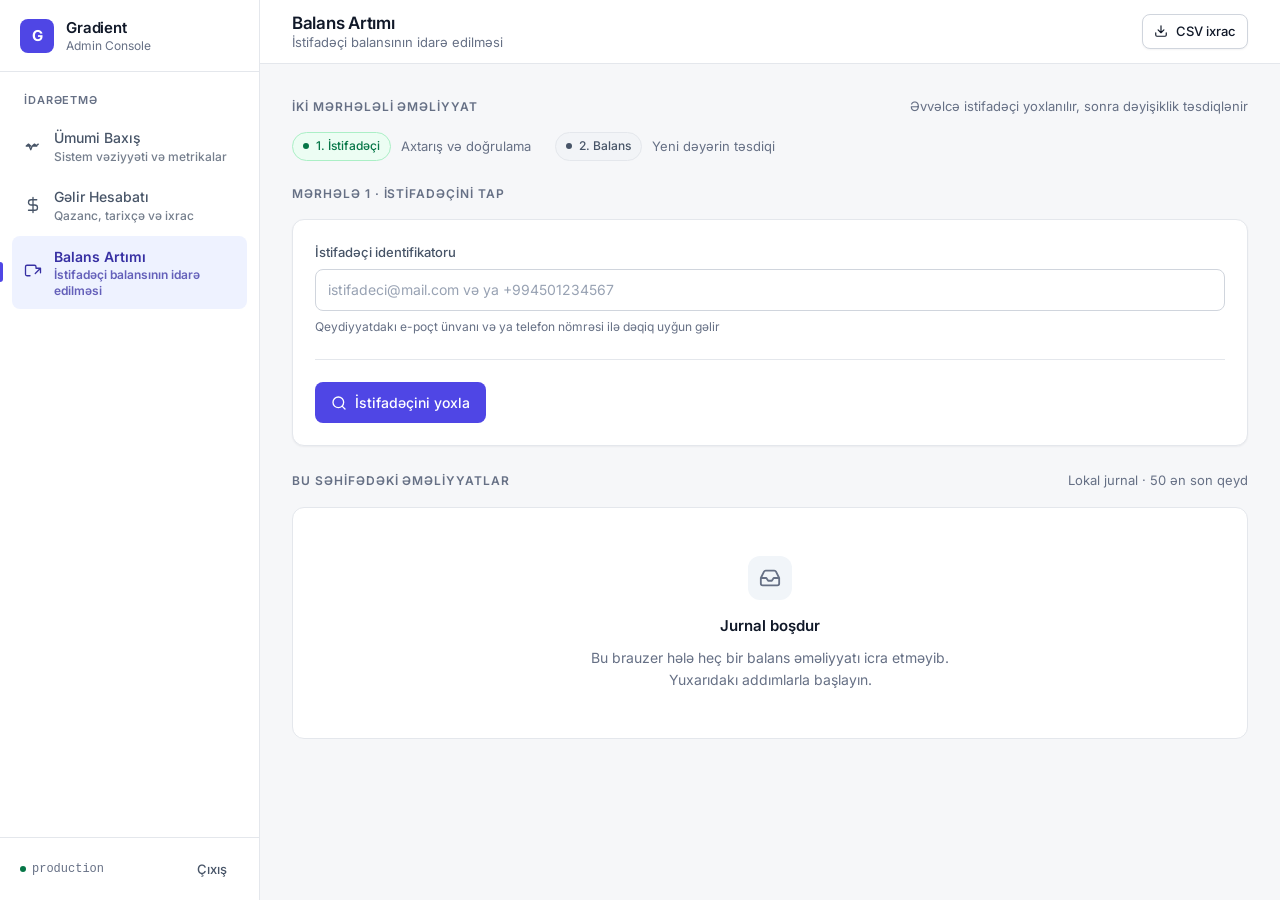
==== balance.html @ ab84b00f "update" ====
<!DOCTYPE html>
<html lang="az">
<head>
  <meta charset="UTF-8">
  <meta name="viewport" content="width=device-width, initial-scale=1.0">
  <meta name="robots" content="noindex, nofollow">
  <meta name="referrer" content="no-referrer">
  <title>Gradient Konsol · Balans Artımı</title>
  <link rel="preconnect" href="https://fonts.googleapis.com">
  <link rel="preconnect" href="https://fonts.gstatic.com" crossorigin>
  <link href="https://fonts.googleapis.com/css2?family=Inter:wght@400;500;600;700&display=swap" rel="stylesheet">
  <link rel="stylesheet" href="css/debug.css">
</head>
<body>

  <div class="app-shell">

    <!-- ============================ SIDEBAR ============================ -->
    <aside class="sidebar" id="sidebar">
      <div class="sidebar__brand">
        <div class="sidebar__logo">G</div>
        <div class="sidebar__brand-text">
          <span class="sidebar__brand-name">Gradient</span>
          <span class="sidebar__brand-sub">Admin Console</span>
        </div>
      </div>

      <nav class="sidebar__nav" id="sidebar-nav" aria-label="Konsol menyusu"></nav>

      <div class="sidebar__footer">
        <span class="sidebar__env">
          <span class="env-dot"></span>
          production
        </span>
        <button type="button" class="btn btn--ghost btn--sm" id="btn-signout">Çıxış</button>
      </div>
    </aside>

    <!-- ============================== MAIN ============================= -->
    <div class="main">

      <header class="topbar">
        <div class="row">
          <button type="button" class="sidebar-toggle" id="sidebar-toggle" aria-expanded="false" aria-label="Menyunu aç">
            <svg width="18" height="18" viewBox="0 0 24 24" fill="none" stroke="currentColor" stroke-width="2" stroke-linecap="round"><line x1="3" y1="6" x2="21" y2="6"></line><line x1="3" y1="12" x2="21" y2="12"></line><line x1="3" y1="18" x2="21" y2="18"></line></svg>
          </button>
          <div class="topbar__heading">
            <h1 class="topbar__title" id="page-title">Balans Artımı</h1>
            <p class="topbar__subtitle" id="page-subtitle">İstifadəçi balansının idarə edilməsi</p>
          </div>
        </div>

        <div class="topbar__actions">
          <button type="button" class="btn btn--secondary btn--sm" id="btn-export-balance">
            <svg viewBox="0 0 24 24" fill="none" stroke="currentColor" stroke-linecap="round" stroke-linejoin="round"><path d="M21 15v4a2 2 0 0 1-2 2H5a2 2 0 0 1-2-2v-4M7 10l5 5 5-5M12 15V3"></path></svg>
            CSV ixrac
          </button>
        </div>
      </header>

      <main class="page">

        <!-- ------------------ ADDIM GÖSTƏRİCİSİ ------------------ -->
        <section class="section" aria-labelledby="steps-title">
          <div class="section__head">
            <h2 class="section__title" id="steps-title">İki Mərhələli Əməliyyat</h2>
            <span class="section__hint">Əvvəlcə istifadəçi yoxlanılır, sonra dəyişiklik təsdiqlənir</span>
          </div>

          <ol class="row" id="stepper" style="list-style:none;gap:1.5rem;">
            <li class="row" style="gap:0.625rem;">
              <span class="status status--ok" id="step-badge-1">
                <span class="status__dot"></span>
                <span>1. İstifadəçi</span>
              </span>
              <span class="text-muted" style="font-size:0.8125rem;">Axtarış və doğrulama</span>
            </li>
            <li class="row" style="gap:0.625rem;">
              <span class="status status--idle" id="step-badge-2">
                <span class="status__dot"></span>
                <span>2. Balans</span>
              </span>
              <span class="text-muted" style="font-size:0.8125rem;">Yeni dəyərin təsdiqi</span>
            </li>
          </ol>
        </section>

        <!-- ------------------ MƏRHƏLƏ 1: AXTARIŞ ------------------ -->
        <section class="section hidden" id="step-1" aria-labelledby="step1-title">
          <div class="section__head">
            <h2 class="section__title" id="step1-title">Mərhələ 1 · İstifadəçini Tap</h2>
          </div>

          <div class="card">
            <div class="card__body">
              <form id="lookup-form" novalidate>
                <div class="field" id="field-identifier">
                  <label class="field__label" for="user-identifier">İstifadəçi identifikatoru</label>
                  <div class="input-group">
                    <input class="input" type="text" id="user-identifier"
                           autocomplete="off" maxlength="120" spellcheck="false"
                           placeholder="istifadeci@mail.com və ya +994501234567">
                  </div>
                  <span class="field__hint">Qeydiyyatdakı e-poçt ünvanı və ya telefon nömrəsi ilə dəqiq uyğun gəlir</span>
                  <span class="field__error">E-poçt və ya telefon nömrəsi formatını yoxlayın.</span>
                </div>

                <div class="form-actions">
                  <button type="submit" class="btn btn--primary" id="btn-lookup">
                    <svg viewBox="0 0 24 24" fill="none" stroke="currentColor" stroke-linecap="round" stroke-linejoin="round"><circle cx="11" cy="11" r="8"></circle><line x1="21" y1="21" x2="16.65" y2="16.65"></line></svg>
                    İstifadəçini yoxla
                  </button>
                </div>
              </form>
            </div>
          </div>
        </section>

        <!-- ------------------ MƏRHƏLƏ 2: BALANS ------------------ -->
        <section class="section hidden" id="step-2" aria-labelledby="step2-title">
          <div class="section__head">
            <h2 class="section__title" id="step2-title">Mərhələ 2 · Balansı Yenilə</h2>
            <button type="button" class="btn btn--ghost btn--sm" id="btn-reset-lookup">Başqa istifadəçi axtar</button>
          </div>

          <div class="grid-2">
            <!-- Tapılmış istifadəçi -->
            <div class="card">
              <div class="card__header">
                <div>
                  <div class="card__title">Tapılmış istifadəçi</div>
                  <div class="card__desc">Yoxlanılmış hesab</div>
                </div>
                <span class="status status--ok" id="user-status">
                  <span class="status__dot"></span>
                  <span>Təsdiqləndi</span>
                </span>
              </div>
              <div class="card__body stack">
                <div class="kv">
                  <span class="kv__label">Ad Soyad</span>
                  <span class="kv__value" id="found-name" style="font-size:1rem;">—</span>
                </div>
                <hr class="divider">
                <div class="kv">
                  <span class="kv__label">Cari balans</span>
                  <span class="kv__value" id="found-balance">—</span>
                </div>
                <hr class="divider">
                <div class="kv">
                  <span class="kv__label">Identifikator</span>
                  <span class="text-mono" id="found-identifier" style="font-size:0.8125rem;color:var(--text-secondary);word-break:break-all;">—</span>
                </div>
              </div>
            </div>

            <!-- Yeniləmə formu -->
            <div class="card">
              <div class="card__header">
                <div>
                  <div class="card__title">Yeni balans dəyəri</div>
                  <div class="card__desc">Məbləğ mütləq dəyər kimi yazılır (artım deyil)</div>
                </div>
              </div>
              <div class="card__body">
                <form id="balance-form" novalidate>
                  <div class="field" id="field-balance">
                    <label class="field__label" for="new-balance">Yeni balans (₼)</label>
                    <div class="input-group input-group--prefixed">
                      <span class="input-group__prefix">₼</span>
                      <input class="input input--mono" type="text" id="new-balance"
                             inputmode="decimal" autocomplete="off" maxlength="15"
                             placeholder="0.00">
                    </div>
                    <span class="field__hint">0.00 daxil etmək balansı sıfırlayır</span>
                    <span class="field__error">0.00 ilə 999999999.99 arasında düzgün məbləğ daxil edin.</span>
                  </div>

                  <div class="amount-preview" id="balance-preview" style="margin-top:1rem;">
                    <span>Dəyişiklik:</span>
                    <span class="amount-preview__delta" id="balance-delta">—</span>
                  </div>

                  <div class="form-actions">
                    <button type="submit" class="btn btn--primary" id="btn-update-balance">
                      <svg viewBox="0 0 24 24" fill="none" stroke="currentColor" stroke-linecap="round" stroke-linejoin="round"><polyline points="20 6 9 17 4 12"></polyline></svg>
                      Təsdiqlə və yenilə
                    </button>
                    <button type="button" class="btn btn--secondary" id="btn-cancel-balance">Ləğv et</button>
                  </div>
                </form>
              </div>
              <div class="card__footer">
                <div class="note note--warning">
                  <svg viewBox="0 0 24 24" fill="none" stroke="currentColor" stroke-linecap="round" stroke-linejoin="round"><path d="M10.29 3.86 1.82 18a2 2 0 0 0 1.71 3h16.94a2 2 0 0 0 1.71-3L13.71 3.86a2 2 0 0 0-3.42 0z"></path><line x1="12" y1="9" x2="12" y2="13"></line><line x1="12" y1="17" x2="12.01" y2="17"></line></svg>
                  <span>Bu əməliyyat balansı dərhal dəyişir. Əvvəlcə dəyəri nəzarət edin, sonra təsdiqləyin.</span>
                </div>
              </div>
            </div>
          </div>
        </section>

        <!-- ------------------ JURNAL ------------------ -->
        <section class="section" aria-labelledby="journal-title">
          <div class="section__head">
            <h2 class="section__title" id="journal-title">Bu Səhifədəki Əməliyyatlar</h2>
            <span class="section__hint">Lokal jurnal · 50 ən son qeyd</span>
          </div>

          <div class="table-wrap" id="journal-table"></div>
        </section>

      </main>
    </div>
  </div>

  <script src="js/debug-core.js"></script>
  <script src="js/balance.js"></script>
</body>
</html>
---- css/debug.css ----
/* ============================================================================
   Gradient — Admin Console (Debug) · Paylaşılan Dizayn Sistemi
   ----------------------------------------------------------------------------
   TƏHLÜKƏSİZLİK (.clinerules §2, §4):
     • Burada heç bir açar/sir yoxdur — bütün məlumat runtime-da API-dən gəlir.
     • Neon/liquid-glass/emoji estetikası qadağandır: Slate/Zinc palitrası,
       1px sərhədlər, incə kölgələr və TƏK vurğu rəngi (indigo-600).
     • Bütün interaktiv elementlər klaviatura ilə əlçatandır (`:focus-visible`),
       `prefers-reduced-motion` nəzərə alınır.
   ========================================================================== */

/* ---------------------------------------------------------------- TOKENS -- */
:root {
  /* Surface */
  --surface-page: #f6f7f9;
  --surface-card: #ffffff;
  --surface-subtle: #f8fafc;
  --surface-inset: #f1f5f9;
  --surface-hover: #f4f5f7;

  /* Border */
  --border: #e4e7ec;
  --border-strong: #d0d5dd;
  --border-focus: #6366f1;

  /* Text */
  --text-primary: #101828;
  --text-secondary: #475467;
  --text-tertiary: #667085;
  --text-inverse: #ffffff;

  /* Accent (tək vurğu rəngi) */
  --accent: #4f46e5;
  --accent-hover: #4338ca;
  --accent-active: #3730a3;
  --accent-subtle: #eef2ff;
  --accent-border: #c7d2fe;

  /* Semantic */
  --success: #067647;
  --success-subtle: #ecfdf3;
  --success-border: #abefc6;
  --danger: #b42318;
  --danger-subtle: #fef3f2;
  --danger-border: #fecdca;
  --warning: #b54708;
  --warning-subtle: #fffaeb;
  --warning-border: #fedf89;
  --neutral: #475467;
  --neutral-subtle: #f2f4f7;
  --neutral-border: #e4e7ec;

  /* Typography */
  --font-sans: "Inter", -apple-system, BlinkMacSystemFont, "Segoe UI", Roboto,
    "Helvetica Neue", Arial, sans-serif;
  --font-mono: ui-monospace, SFMono-Regular, "SF Mono", Menlo, Consolas,
    "Liberation Mono", monospace;

  /* Radius */
  --radius-sm: 6px;
  --radius-md: 8px;
  --radius-lg: 12px;
  --radius-full: 999px;

  /* Elevation — yalnız incə kölgələr */
  --shadow-xs: 0 1px 2px rgba(16, 24, 40, 0.05);
  --shadow-sm: 0 1px 3px rgba(16, 24, 40, 0.1), 0 1px 2px rgba(16, 24, 40, 0.06);
  --shadow-md: 0 4px 8px -2px rgba(16, 24, 40, 0.1), 0 2px 4px -2px rgba(16, 24, 40, 0.06);
  --shadow-lg: 0 12px 16px -4px rgba(16, 24, 40, 0.08),
    0 4px 6px -2px rgba(16, 24, 40, 0.03);

  /* Layout */
  --sidebar-w: 260px;
  --topbar-h: 64px;
}

/* ------------------------------------------------------------------ RESET -- */
*,
*::before,
*::after {
  box-sizing: border-box;
  margin: 0;
  padding: 0;
}

html {
  -webkit-text-size-adjust: 100%;
}

body {
  font-family: var(--font-sans);
  font-size: 0.9375rem;
  line-height: 1.55;
  color: var(--text-primary);
  background-color: var(--surface-page);
  -webkit-font-smoothing: antialiased;
  -moz-osx-font-smoothing: grayscale;
  min-height: 100vh;
}

a {
  color: var(--accent);
  text-decoration: none;
}
a:hover {
  text-decoration: underline;
}

button,
input,
select,
textarea {
  font: inherit;
  color: inherit;
}

svg {
  display: block;
  flex-shrink: 0;
}

.hidden {
  display: none !important;
}

.sr-only {
  position: absolute;
  width: 1px;
  height: 1px;
  padding: 0;
  overflow: hidden;
  clip: rect(0, 0, 0, 0);
  white-space: nowrap;
  border: 0;
}

:focus-visible {
  outline: 2px solid var(--border-focus);
  outline-offset: 2px;
  border-radius: var(--radius-sm);
}

@media (prefers-reduced-motion: reduce) {
  *,
  *::before,
  *::after {
    animation-duration: 0.001ms !important;
    animation-iteration-count: 1 !important;
    transition-duration: 0.001ms !important;
  }
}

/* ----------------------------------------------------------------- LAYOUT -- */
.app-shell {
  display: flex;
  min-height: 100vh;
}

.sidebar {
  width: var(--sidebar-w);
  flex-shrink: 0;
  background-color: var(--surface-card);
  border-right: 1px solid var(--border);
  display: flex;
  flex-direction: column;
  position: sticky;
  top: 0;
  height: 100vh;
  z-index: 30;
}

.sidebar__brand {
  display: flex;
  align-items: center;
  gap: 0.75rem;
  padding: 1.125rem 1.25rem;
  border-bottom: 1px solid var(--border);
  min-height: var(--topbar-h);
}

.sidebar__logo {
  width: 34px;
  height: 34px;
  border-radius: var(--radius-md);
  background-color: var(--accent);
  color: var(--text-inverse);
  display: flex;
  align-items: center;
  justify-content: center;
  font-weight: 700;
  font-size: 0.9375rem;
  letter-spacing: -0.02em;
  flex-shrink: 0;
}

.sidebar__brand-text {
  display: flex;
  flex-direction: column;
  min-width: 0;
}

.sidebar__brand-name {
  font-size: 0.9375rem;
  font-weight: 600;
  letter-spacing: -0.01em;
  line-height: 1.3;
}

.sidebar__brand-sub {
  font-size: 0.75rem;
  color: var(--text-tertiary);
  line-height: 1.3;
}

.sidebar__nav {
  flex: 1;
  padding: 1.25rem 0.75rem;
  overflow-y: auto;
}

.sidebar__group-label {
  font-size: 0.6875rem;
  font-weight: 600;
  letter-spacing: 0.08em;
  text-transform: uppercase;
  color: var(--text-tertiary);
  padding: 0 0.75rem;
  margin-bottom: 0.5rem;
}

.sidebar__link {
  display: flex;
  align-items: center;
  gap: 0.75rem;
  padding: 0.625rem 0.75rem;
  border-radius: var(--radius-md);
  color: var(--text-secondary);
  font-size: 0.875rem;
  font-weight: 500;
  margin-bottom: 0.125rem;
  transition: background-color 0.15s ease, color 0.15s ease;
  position: relative;
}

.sidebar__link:hover {
  background-color: var(--surface-hover);
  color: var(--text-primary);
  text-decoration: none;
}

.sidebar__link.is-active {
  background-color: var(--accent-subtle);
  color: var(--accent-active);
  font-weight: 600;
}

.sidebar__link.is-active::before {
  content: "";
  position: absolute;
  left: -0.75rem;
  top: 50%;
  transform: translateY(-50%);
  width: 3px;
  height: 20px;
  background-color: var(--accent);
  border-radius: 0 var(--radius-sm) var(--radius-sm) 0;
}

.sidebar__link svg {
  width: 18px;
  height: 18px;
  stroke-width: 1.75;
}

.sidebar__footer {
  padding: 0.875rem 1.25rem;
  border-top: 1px solid var(--border);
  display: flex;
  align-items: center;
  justify-content: space-between;
  gap: 0.75rem;
}

.sidebar__env {
  display: inline-flex;
  align-items: center;
  gap: 0.375rem;
  font-size: 0.75rem;
  color: var(--text-tertiary);
  font-family: var(--font-mono);
}

.env-dot {
  width: 6px;
  height: 6px;
  border-radius: 50%;
  background-color: var(--success);
  flex-shrink: 0;
}

/* Main column */
.main {
  flex: 1;
  min-width: 0;
  display: flex;
  flex-direction: column;
}

.topbar {
  height: var(--topbar-h);
  background-color: var(--surface-card);
  border-bottom: 1px solid var(--border);
  display: flex;
  align-items: center;
  justify-content: space-between;
  gap: 1rem;
  padding: 0 2rem;
  position: sticky;
  top: 0;
  z-index: 20;
}

.topbar__heading {
  min-width: 0;
}

.topbar__title {
  font-size: 1.0625rem;
  font-weight: 600;
  letter-spacing: -0.015em;
  line-height: 1.3;
}

.topbar__subtitle {
  font-size: 0.8125rem;
  color: var(--text-tertiary);
  line-height: 1.3;
}

.topbar__actions {
  display: flex;
  align-items: center;
  gap: 0.75rem;
  flex-shrink: 0;
}

.sidebar-toggle {
  display: none;
  width: 36px;
  height: 36px;
  border: 1px solid var(--border);
  border-radius: var(--radius-md);
  background-color: var(--surface-card);
  cursor: pointer;
  align-items: center;
  justify-content: center;
  color: var(--text-secondary);
}
.sidebar-toggle:hover {
  background-color: var(--surface-hover);
}

.page {
  flex: 1;
  padding: 2rem;
  max-width: 1240px;
  width: 100%;
  display: flex;
  flex-direction: column;
  gap: 1.5rem;
}

/* ------------------------------------------------------------------ CARD --- */
.card {
  background-color: var(--surface-card);
  border: 1px solid var(--border);
  border-radius: var(--radius-lg);
  box-shadow: var(--shadow-xs);
}

.card__header {
  padding: 1.125rem 1.375rem;
  border-bottom: 1px solid var(--border);
  display: flex;
  align-items: center;
  justify-content: space-between;
  gap: 1rem;
  flex-wrap: wrap;
}

.card__title {
  font-size: 0.9375rem;
  font-weight: 600;
  letter-spacing: -0.01em;
}

.card__desc {
  font-size: 0.8125rem;
  color: var(--text-tertiary);
  margin-top: 0.125rem;
}

.card__body {
  padding: 1.375rem;
}

.card__footer {
  padding: 0.875rem 1.375rem;
  border-top: 1px solid var(--border);
  background-color: var(--surface-subtle);
  border-radius: 0 0 var(--radius-lg) var(--radius-lg);
}

/* ------------------------------------------------------------- SECTIONS --- */
.section {
  display: flex;
  flex-direction: column;
  gap: 1rem;
}

.section__head {
  display: flex;
  align-items: flex-end;
  justify-content: space-between;
  gap: 1rem;
  flex-wrap: wrap;
}

.section__title {
  font-size: 0.75rem;
  font-weight: 600;
  letter-spacing: 0.08em;
  text-transform: uppercase;
  color: var(--text-tertiary);
}

.section__hint {
  font-size: 0.8125rem;
  color: var(--text-tertiary);
}

/* ----------------------------------------------------------------- GRID ---- */
.grid-2 {
  display: grid;
  grid-template-columns: repeat(2, minmax(0, 1fr));
  gap: 1.25rem;
}

.grid-3 {
  display: grid;
  grid-template-columns: repeat(3, minmax(0, 1fr));
  gap: 1.25rem;
}

.grid-4 {
  display: grid;
  grid-template-columns: repeat(4, minmax(0, 1fr));
  gap: 1.25rem;
}

/* ------------------------------------------------------------ STAT TILES -- */
.stat {
  background-color: var(--surface-card);
  border: 1px solid var(--border);
  border-radius: var(--radius-lg);
  padding: 1.25rem;
  box-shadow: var(--shadow-xs);
  display: flex;
  flex-direction: column;
  gap: 0.75rem;
  transition: box-shadow 0.18s ease, border-color 0.18s ease;
}

.stat:hover {
  box-shadow: var(--shadow-sm);
  border-color: var(--border-strong);
}

.stat__top {
  display: flex;
  align-items: center;
  justify-content: space-between;
  gap: 0.75rem;
}

.stat__label {
  font-size: 0.8125rem;
  color: var(--text-secondary);
  font-weight: 500;
}

.stat__icon {
  width: 34px;
  height: 34px;
  border-radius: var(--radius-md);
  background-color: var(--surface-inset);
  color: var(--text-secondary);
  display: flex;
  align-items: center;
  justify-content: center;
  flex-shrink: 0;
}

.stat__icon--accent {
  background-color: var(--accent-subtle);
  color: var(--accent);
}

.stat__value {
  font-size: 1.75rem;
  font-weight: 600;
  letter-spacing: -0.03em;
  line-height: 1.15;
  font-variant-numeric: tabular-nums;
}

.stat__value--currency {
  color: var(--success);
}

.stat__meta {
  font-size: 0.75rem;
  color: var(--text-tertiary);
}

/* ---------------------------------------------------------- STATUS PILL --- */
.status {
  display: inline-flex;
  align-items: center;
  gap: 0.4375rem;
  padding: 0.25rem 0.625rem;
  border-radius: var(--radius-full);
  font-size: 0.75rem;
  font-weight: 500;
  border: 1px solid transparent;
  white-space: nowrap;
}

.status__dot {
  width: 6px;
  height: 6px;
  border-radius: 50%;
  background-color: currentColor;
  flex-shrink: 0;
}

.status--ok {
  background-color: var(--success-subtle);
  color: var(--success);
  border-color: var(--success-border);
}
.status--err {
  background-color: var(--danger-subtle);
  color: var(--danger);
  border-color: var(--danger-border);
}
.status--warn {
  background-color: var(--warning-subtle);
  color: var(--warning);
  border-color: var(--warning-border);
}
.status--idle {
  background-color: var(--neutral-subtle);
  color: var(--neutral);
  border-color: var(--neutral-border);
}

/* Service row (backend / db) */
.service {
  display: flex;
  align-items: flex-start;
  justify-content: space-between;
  gap: 1rem;
  padding: 1rem 0;
  border-bottom: 1px solid var(--border);
}
.service:last-child {
  border-bottom: none;
  padding-bottom: 0;
}
.service:first-child {
  padding-top: 0;
}

.service__name {
  font-size: 0.875rem;
  font-weight: 600;
  margin-bottom: 0.1875rem;
}

.service__meta {
  font-size: 0.75rem;
  color: var(--text-tertiary);
  font-family: var(--font-mono);
}

.service__error {
  margin-top: 0.5rem;
  font-family: var(--font-mono);
  font-size: 0.75rem;
  color: var(--danger);
  background-color: var(--danger-subtle);
  border: 1px solid var(--danger-border);
  border-radius: var(--radius-md);
  padding: 0.5rem 0.75rem;
  word-break: break-word;
  white-space: pre-wrap;
}

/* --------------------------------------------------------------- BUTTONS -- */
.btn {
  display: inline-flex;
  align-items: center;
  justify-content: center;
  gap: 0.5rem;
  border: 1px solid transparent;
  border-radius: var(--radius-md);
  padding: 0.5625rem 0.9375rem;
  font-size: 0.875rem;
  font-weight: 500;
  cursor: pointer;
  transition: background-color 0.15s ease, border-color 0.15s ease,
    color 0.15s ease, box-shadow 0.15s ease;
  white-space: nowrap;
  user-select: none;
}

.btn:disabled {
  opacity: 0.55;
  cursor: not-allowed;
}

.btn svg {
  width: 16px;
  height: 16px;
  stroke-width: 2;
}

.btn--primary {
  background-color: var(--accent);
  color: var(--text-inverse);
}
.btn--primary:hover:not(:disabled) {
  background-color: var(--accent-hover);
}
.btn--primary:active:not(:disabled) {
  background-color: var(--accent-active);
}

.btn--secondary {
  background-color: var(--surface-card);
  color: var(--text-primary);
  border-color: var(--border-strong);
  box-shadow: var(--shadow-xs);
}
.btn--secondary:hover:not(:disabled) {
  background-color: var(--surface-hover);
}

.btn--ghost {
  background-color: transparent;
  color: var(--text-secondary);
}
.btn--ghost:hover:not(:disabled) {
  background-color: var(--surface-hover);
  color: var(--text-primary);
}

.btn--danger {
  background-color: var(--danger);
  color: var(--text-inverse);
}
.btn--danger:hover:not(:disabled) {
  background-color: #912018;
}

.btn--sm {
  padding: 0.375rem 0.6875rem;
  font-size: 0.8125rem;
}
.btn--sm svg {
  width: 14px;
  height: 14px;
}

.btn--block {
  width: 100%;
}

/* Toggle switch */
.switch {
  display: inline-flex;
  align-items: center;
  gap: 0.5rem;
  cursor: pointer;
  font-size: 0.8125rem;
  color: var(--text-secondary);
  user-select: none;
}

.switch input {
  position: absolute;
  opacity: 0;
  width: 0;
  height: 0;
}

.switch__track {
  width: 36px;
  height: 20px;
  border-radius: var(--radius-full);
  background-color: var(--border-strong);
  position: relative;
  transition: background-color 0.18s ease;
  flex-shrink: 0;
}

.switch__track::after {
  content: "";
  position: absolute;
  top: 2px;
  left: 2px;
  width: 16px;
  height: 16px;
  border-radius: 50%;
  background-color: #fff;
  box-shadow: var(--shadow-xs);
  transition: transform 0.18s ease;
}

.switch input:checked + .switch__track {
  background-color: var(--accent);
}

.switch input:checked + .switch__track::after {
  transform: translateX(16px);
}

.switch input:focus-visible + .switch__track {
  outline: 2px solid var(--border-focus);
  outline-offset: 2px;
}

/* ----------------------------------------------------------------- FORM ---- */
.field {
  display: flex;
  flex-direction: column;
  gap: 0.4375rem;
}

.field__label {
  font-size: 0.8125rem;
  font-weight: 500;
  color: var(--text-secondary);
}

.field__hint {
  font-size: 0.75rem;
  color: var(--text-tertiary);
}

.field__error {
  font-size: 0.75rem;
  color: var(--danger);
  display: none;
}

.field.has-error .field__error {
  display: block;
}
.field.has-error .input {
  border-color: var(--danger);
}

.input {
  width: 100%;
  padding: 0.5625rem 0.75rem;
  border: 1px solid var(--border-strong);
  border-radius: var(--radius-md);
  background-color: var(--surface-card);
  font-size: 0.875rem;
  color: var(--text-primary);
  transition: border-color 0.15s ease, box-shadow 0.15s ease;
  outline: none;
}

.input::placeholder {
  color: #98a2b3;
}

.input:hover:not(:disabled):not(:focus) {
  border-color: #b4bcc8;
}

.input:focus {
  border-color: var(--accent);
  box-shadow: 0 0 0 3px var(--accent-subtle);
}

.input:disabled {
  background-color: var(--surface-inset);
  color: var(--text-tertiary);
  cursor: not-allowed;
}

.input--mono {
  font-family: var(--font-mono);
  font-variant-numeric: tabular-nums;
}

/* Toolbar / filtr kimi sıx kontekstlarda daha kiçik variant */
.input--compact {
  width: auto;
  min-width: 180px;
  padding-top: 0.4375rem;
  padding-bottom: 0.4375rem;
  font-size: 0.8125rem;
}

.input-group {
  position: relative;
  display: flex;
  align-items: center;
  width: 100%;
}

.input-group__prefix {
  position: absolute;
  left: 0.75rem;
  color: var(--text-tertiary);
  font-weight: 500;
  pointer-events: none;
  font-size: 0.875rem;
}

.input-group--prefixed .input {
  padding-left: 2rem;
}

.form-grid {
  display: grid;
  grid-template-columns: repeat(auto-fit, minmax(240px, 1fr));
  gap: 1.125rem;
}

.form-actions {
  display: flex;
  align-items: center;
  gap: 0.75rem;
  flex-wrap: wrap;
  margin-top: 1.375rem;
  padding-top: 1.375rem;
  border-top: 1px solid var(--border);
}

/* ---------------------------------------------------------------- TABLE ---- */
.table-wrap {
  overflow-x: auto;
  border: 1px solid var(--border);
  border-radius: var(--radius-lg);
  background-color: var(--surface-card);
}

.table {
  width: 100%;
  border-collapse: collapse;
  font-size: 0.875rem;
}

.table th {
  text-align: left;
  padding: 0.6875rem 1rem;
  background-color: var(--surface-subtle);
  border-bottom: 1px solid var(--border);
  font-size: 0.75rem;
  font-weight: 600;
  color: var(--text-secondary);
  text-transform: uppercase;
  letter-spacing: 0.04em;
  white-space: nowrap;
}

.table td {
  padding: 0.8125rem 1rem;
  border-bottom: 1px solid var(--border);
  vertical-align: middle;
}

.table tbody tr:last-child td {
  border-bottom: none;
}

.table tbody tr:hover {
  background-color: var(--surface-subtle);
}

.table__num {
  font-family: var(--font-mono);
  font-variant-numeric: tabular-nums;
  text-align: right;
  white-space: nowrap;
}

.table__strong {
  font-weight: 600;
}

.table__muted {
  color: var(--text-tertiary);
  font-size: 0.8125rem;
}

.tag {
  display: inline-flex;
  align-items: center;
  padding: 0.125rem 0.5rem;
  border-radius: var(--radius-sm);
  font-size: 0.75rem;
  font-weight: 500;
  background-color: var(--surface-inset);
  color: var(--text-secondary);
  border: 1px solid var(--border);
}

.tag--credit {
  background-color: var(--success-subtle);
  color: var(--success);
  border-color: var(--success-border);
}
.tag--debit {
  background-color: var(--danger-subtle);
  color: var(--danger);
  border-color: var(--danger-border);
}

/* ------------------------------------------------------------ SKELETON ----- */
.skeleton {
  position: relative;
  overflow: hidden;
  background-color: var(--surface-inset);
  border-radius: var(--radius-sm);
}

.skeleton::after {
  content: "";
  position: absolute;
  inset: 0;
  transform: translateX(-100%);
  background: linear-gradient(
    90deg,
    rgba(255, 255, 255, 0) 0%,
    rgba(255, 255, 255, 0.65) 50%,
    rgba(255, 255, 255, 0) 100%
  );
  animation: skeleton-shimmer 1.4s infinite;
}

@keyframes skeleton-shimmer {
  100% {
    transform: translateX(100%);
  }
}

.skeleton--text {
  height: 12px;
  margin-bottom: 8px;
}
.skeleton--value {
  height: 28px;
  width: 70%;
}
.skeleton--pill {
  height: 22px;
  width: 84px;
  border-radius: var(--radius-full);
}
.skeleton--line {
  height: 14px;
}

/* -------------------------------------------------------- EMPTY / ERROR ---- */
.state {
  display: flex;
  flex-direction: column;
  align-items: center;
  text-align: center;
  gap: 0.625rem;
  padding: 3rem 1.5rem;
}

.state__icon {
  width: 44px;
  height: 44px;
  border-radius: var(--radius-lg);
  display: flex;
  align-items: center;
  justify-content: center;
  background-color: var(--surface-inset);
  color: var(--text-tertiary);
  margin-bottom: 0.25rem;
}

.state__icon--error {
  background-color: var(--danger-subtle);
  color: var(--danger);
}

.state__title {
  font-size: 0.9375rem;
  font-weight: 600;
}

.state__text {
  font-size: 0.875rem;
  color: var(--text-tertiary);
  max-width: 46ch;
}

/* -------------------------------------------------------------- TOAST ------ */
.toast-region {
  position: fixed;
  bottom: 1.5rem;
  right: 1.5rem;
  display: flex;
  flex-direction: column;
  gap: 0.625rem;
  z-index: 80;
  pointer-events: none;
}

.toast {
  display: flex;
  align-items: flex-start;
  gap: 0.625rem;
  min-width: 280px;
  max-width: 380px;
  background-color: var(--surface-card);
  border: 1px solid var(--border);
  border-left: 3px solid var(--accent);
  border-radius: var(--radius-md);
  box-shadow: var(--shadow-lg);
  padding: 0.875rem 1rem;
  font-size: 0.875rem;
  color: var(--text-primary);
  opacity: 0;
  transform: translateY(12px);
  transition: opacity 0.2s ease, transform 0.2s ease;
  pointer-events: auto;
}

.toast.is-visible {
  opacity: 1;
  transform: translateY(0);
}

.toast--success {
  border-left-color: var(--success);
}
.toast--error {
  border-left-color: var(--danger);
}
.toast--warning {
  border-left-color: var(--warning);
}

.toast__icon {
  width: 18px;
  height: 18px;
  margin-top: 1px;
  flex-shrink: 0;
  color: var(--text-tertiary);
}
.toast--success .toast__icon {
  color: var(--success);
}
.toast--error .toast__icon {
  color: var(--danger);
}
.toast--warning .toast__icon {
  color: var(--warning);
}

.toast__text {
  flex: 1;
  word-break: break-word;
}

/* --------------------------------------------------------------- MODAL ----- */
.modal-backdrop {
  position: fixed;
  inset: 0;
  background-color: rgba(16, 24, 40, 0.55);
  display: flex;
  align-items: center;
  justify-content: center;
  padding: 1.5rem;
  z-index: 100;
}

.modal {
  background-color: var(--surface-card);
  border-radius: var(--radius-lg);
  box-shadow: var(--shadow-lg);
  width: 100%;
  max-width: 420px;
  overflow: hidden;
}

.modal__header {
  padding: 1.25rem 1.375rem 0;
}

.modal__title {
  font-size: 1.0625rem;
  font-weight: 600;
  letter-spacing: -0.015em;
  margin-bottom: 0.375rem;
}

.modal__text {
  font-size: 0.875rem;
  color: var(--text-secondary);
}

.modal__body {
  padding: 1.25rem 1.375rem;
}

.modal__footer {
  padding: 0 1.375rem 1.25rem;
  display: flex;
  gap: 0.625rem;
  justify-content: flex-end;
}

.modal__error {
  margin-top: 0.75rem;
  font-size: 0.8125rem;
  color: var(--danger);
  background-color: var(--danger-subtle);
  border: 1px solid var(--danger-border);
  border-radius: var(--radius-md);
  padding: 0.5rem 0.75rem;
  display: none;
}

.modal__error.is-visible {
  display: block;
}

/* ------------------------------------------------------------ MISC BITS ---- */
.note {
  display: flex;
  align-items: flex-start;
  gap: 0.625rem;
  background-color: var(--surface-subtle);
  border: 1px solid var(--border);
  border-radius: var(--radius-md);
  padding: 0.75rem 0.875rem;
  font-size: 0.8125rem;
  color: var(--text-secondary);
}

.note svg {
  width: 16px;
  height: 16px;
  color: var(--text-tertiary);
  margin-top: 2px;
}

.note--warning {
  background-color: var(--warning-subtle);
  border-color: var(--warning-border);
  color: var(--warning);
}
.note--warning svg {
  color: var(--warning);
}

.kv {
  display: flex;
  flex-direction: column;
  gap: 0.25rem;
}

.kv__label {
  font-size: 0.75rem;
  color: var(--text-tertiary);
  text-transform: uppercase;
  letter-spacing: 0.06em;
  font-weight: 600;
}

.kv__value {
  font-size: 1.125rem;
  font-weight: 600;
  letter-spacing: -0.02em;
  font-variant-numeric: tabular-nums;
}

.amount-preview {
  display: flex;
  align-items: baseline;
  gap: 0.5rem;
  font-family: var(--font-mono);
  font-size: 0.875rem;
  color: var(--text-secondary);
  font-variant-numeric: tabular-nums;
}

.amount-preview__delta {
  font-weight: 600;
}
.amount-preview__delta.is-up {
  color: var(--success);
}
.amount-preview__delta.is-down {
  color: var(--danger);
}

.divider {
  height: 1px;
  background-color: var(--border);
  border: none;
}

.text-mono {
  font-family: var(--font-mono);
  font-variant-numeric: tabular-nums;
}

.text-muted {
  color: var(--text-tertiary);
}

.stack {
  display: flex;
  flex-direction: column;
  gap: 1rem;
}
.stack--sm {
  gap: 0.5rem;
}
.row {
  display: flex;
  align-items: center;
  gap: 0.75rem;
  flex-wrap: wrap;
}
.row--between {
  justify-content: space-between;
}

.toolbar {
  display: flex;
  align-items: center;
  justify-content: space-between;
  gap: 0.75rem;
  flex-wrap: wrap;
}

/* ----------------------------------------------------------- RESPONSIVE ---- */
@media (max-width: 1024px) {
  .grid-4 {
    grid-template-columns: repeat(2, minmax(0, 1fr));
  }
  .grid-3 {
    grid-template-columns: repeat(2, minmax(0, 1fr));
  }
}

@media (max-width: 860px) {
  .sidebar {
    position: fixed;
    left: 0;
    top: 0;
    transform: translateX(-100%);
    transition: transform 0.22s ease;
    box-shadow: var(--shadow-lg);
  }
  .sidebar.is-open {
    transform: translateX(0);
  }
  .sidebar-toggle {
    display: inline-flex;
  }
  .topbar {
    padding: 0 1rem;
  }
  .page {
    padding: 1.25rem 1rem;
  }
  .grid-2,
  .grid-3,
  .grid-4 {
    grid-template-columns: minmax(0, 1fr);
  }
  .toast-region {
    left: 1rem;
    right: 1rem;
    bottom: 1rem;
  }
  .toast {
    min-width: 0;
    max-width: none;
  }
}
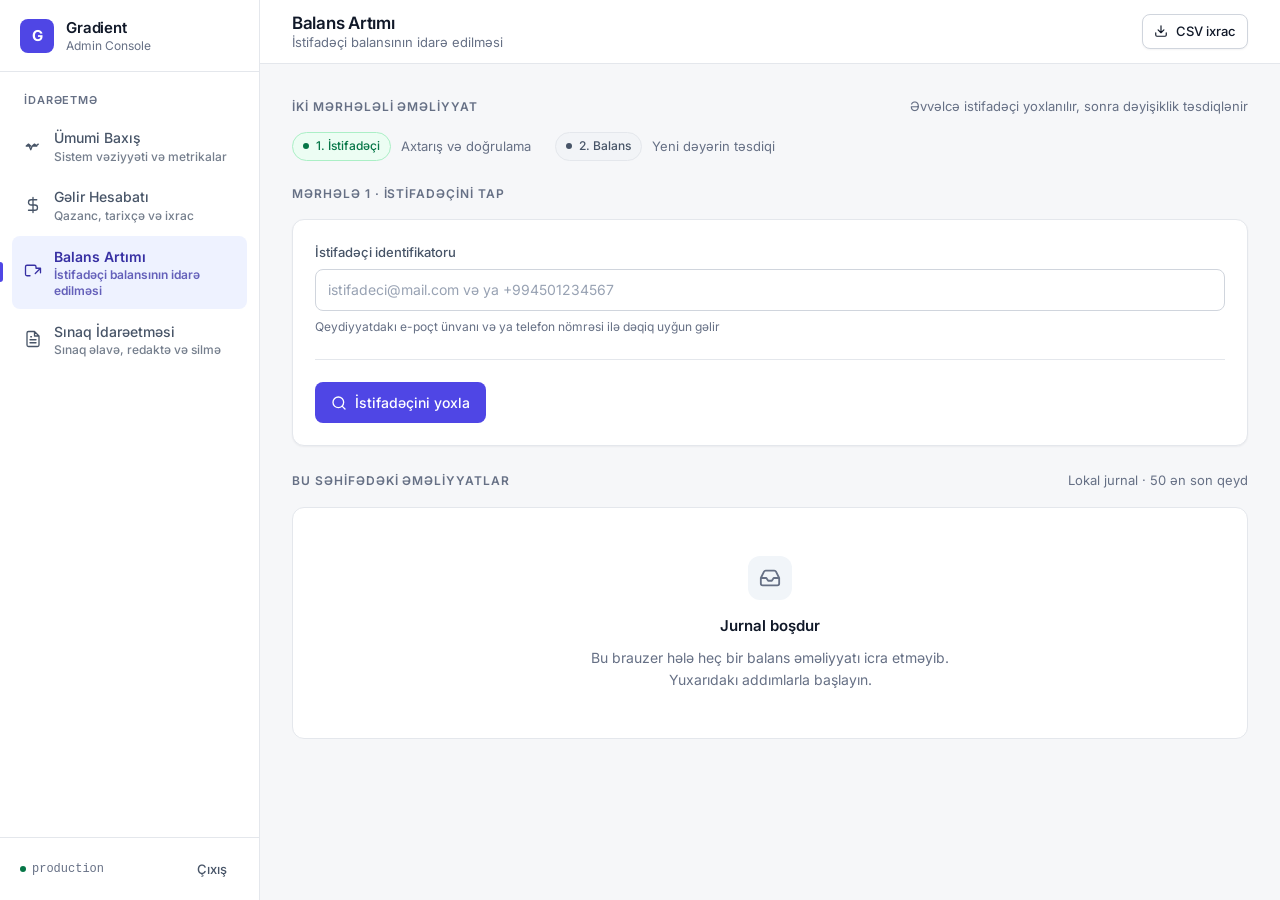
==== commit df51020e: "update" ====
--- a/balance.html
+++ b/balance.html
@@ -129,27 +129,54 @@
               <div class="card__header">
                 <div>
                   <div class="card__title">Tapılmış istifadəçi</div>
-                  <div class="card__desc">Yoxlanılmış hesab</div>
+                  <div class="card__desc">Yoxlanılmış hesab · profil məlumatları</div>
                 </div>
                 <span class="status status--ok" id="user-status">
                   <span class="status__dot"></span>
                   <span>Təsdiqləndi</span>
                 </span>
               </div>
-              <div class="card__body stack">
-                <div class="kv">
-                  <span class="kv__label">Ad Soyad</span>
-                  <span class="kv__value" id="found-name" style="font-size:1rem;">—</span>
-                </div>
-                <hr class="divider">
-                <div class="kv">
-                  <span class="kv__label">Cari balans</span>
-                  <span class="kv__value" id="found-balance">—</span>
-                </div>
-                <hr class="divider">
-                <div class="kv">
-                  <span class="kv__label">Identifikator</span>
-                  <span class="text-mono" id="found-identifier" style="font-size:0.8125rem;color:var(--text-secondary);word-break:break-all;">—</span>
+              <div class="card__body">
+                <div class="profile-head">
+                  <div class="avatar" id="user-avatar" aria-hidden="true">?</div>
+                  <div style="min-width:0;">
+                    <div class="profile-name" id="found-name">—</div>
+                    <div class="profile-meta">
+                      <span class="tag" id="found-role">Rol yoxdur</span>
+                      <span class="text-mono text-muted" id="found-identifier">—</span>
+                    </div>
+                  </div>
+                </div>
+
+                <hr class="divider" style="margin:1.25rem 0;">
+
+                <div class="grid-2" style="gap:1rem;">
+                  <div class="kv">
+                    <span class="kv__label">Cari balans</span>
+                    <span class="kv__value" id="found-balance">—</span>
+                  </div>
+                  <div class="kv">
+                    <span class="kv__label">Sinif / Səviyyə</span>
+                    <span class="kv__value" id="found-grade" style="font-size:1rem;">—</span>
+                  </div>
+                  <div class="kv">
+                    <span class="kv__label">Fənn</span>
+                    <span class="kv__value" id="found-subject" style="font-size:1rem;">—</span>
+                  </div>
+                  <div class="kv">
+                    <span class="kv__label">Qeydiyyat</span>
+                    <span class="kv__value" id="found-created" style="font-size:1rem;">—</span>
+                  </div>
+                </div>
+
+                <div id="found-tutor-box" class="hidden" style="margin-top:1.25rem;">
+                  <span class="kv__label">Bağlı repetitor</span>
+                  <div class="user-info-box" id="found-tutor" style="margin-top:0.375rem;"></div>
+                </div>
+
+                <div id="found-stats-box" class="hidden" style="margin-top:1.25rem;">
+                  <span class="kv__label">Son sınaq nəticələri</span>
+                  <div id="found-stats" style="margin-top:0.5rem;"></div>
                 </div>
               </div>
             </div>
--- a/css/debug.css
+++ b/css/debug.css
@@ -841,6 +841,138 @@
   display: grid;
   grid-template-columns: repeat(auto-fit, minmax(240px, 1fr));
   gap: 1.125rem;
+}
+
+/* --------------------------------------------------------- USER PROFILE --- */
+.profile-head {
+  display: flex;
+  align-items: center;
+  gap: 0.875rem;
+  min-width: 0;
+}
+
+.avatar {
+  width: 48px;
+  height: 48px;
+  border-radius: var(--radius-full);
+  background-color: var(--accent-subtle);
+  color: var(--accent-active);
+  display: flex;
+  align-items: center;
+  justify-content: center;
+  font-weight: 600;
+  font-size: 1.125rem;
+  text-transform: uppercase;
+  flex-shrink: 0;
+  border: 1px solid var(--accent-border);
+}
+
+.profile-name {
+  font-size: 1.0625rem;
+  font-weight: 600;
+  letter-spacing: -0.015em;
+  line-height: 1.3;
+  word-break: break-word;
+}
+
+.profile-meta {
+  display: flex;
+  align-items: center;
+  gap: 0.5rem;
+  flex-wrap: wrap;
+  margin-top: 0.25rem;
+  font-size: 0.8125rem;
+  word-break: break-all;
+}
+
+.user-info-box {
+  display: flex;
+  align-items: center;
+  gap: 0.75rem;
+  flex-wrap: wrap;
+  background-color: var(--surface-subtle);
+  border: 1px solid var(--border);
+  border-radius: var(--radius-md);
+  padding: 0.75rem 0.875rem;
+  font-size: 0.8125rem;
+}
+
+/* ---------------------------------------------------------- EXAM EDITOR -- */
+.question-card {
+  border: 1px solid var(--border);
+  border-radius: var(--radius-lg);
+  background-color: var(--surface-card);
+  overflow: hidden;
+}
+
+.question-card__head {
+  display: flex;
+  align-items: center;
+  justify-content: space-between;
+  gap: 0.75rem;
+  padding: 0.75rem 1rem;
+  background-color: var(--surface-subtle);
+  border-bottom: 1px solid var(--border);
+}
+
+.question-card__index {
+  font-size: 0.8125rem;
+  font-weight: 600;
+  color: var(--text-secondary);
+  display: flex;
+  align-items: center;
+  gap: 0.5rem;
+}
+
+.question-card__body {
+  padding: 1rem;
+  display: flex;
+  flex-direction: column;
+  gap: 0.875rem;
+}
+
+.option-row {
+  display: flex;
+  align-items: center;
+  gap: 0.625rem;
+}
+
+.option-row__key {
+  width: 28px;
+  height: 28px;
+  border-radius: var(--radius-sm);
+  border: 1px solid var(--border-strong);
+  background-color: var(--surface-card);
+  font-size: 0.75rem;
+  font-weight: 600;
+  color: var(--text-secondary);
+  display: flex;
+  align-items: center;
+  justify-content: center;
+  flex-shrink: 0;
+  cursor: pointer;
+  user-select: none;
+  transition: all 0.15s ease;
+}
+
+.option-row__key:hover {
+  border-color: var(--accent);
+  color: var(--accent);
+}
+
+.option-row__key.is-correct {
+  background-color: var(--success-subtle);
+  border-color: var(--success-border);
+  color: var(--success);
+}
+
+.answer-preview {
+  display: flex;
+  align-items: center;
+  gap: 0.5rem;
+  font-size: 0.8125rem;
+  color: var(--text-secondary);
+  flex-wrap: wrap;
 }
 
 .form-actions {
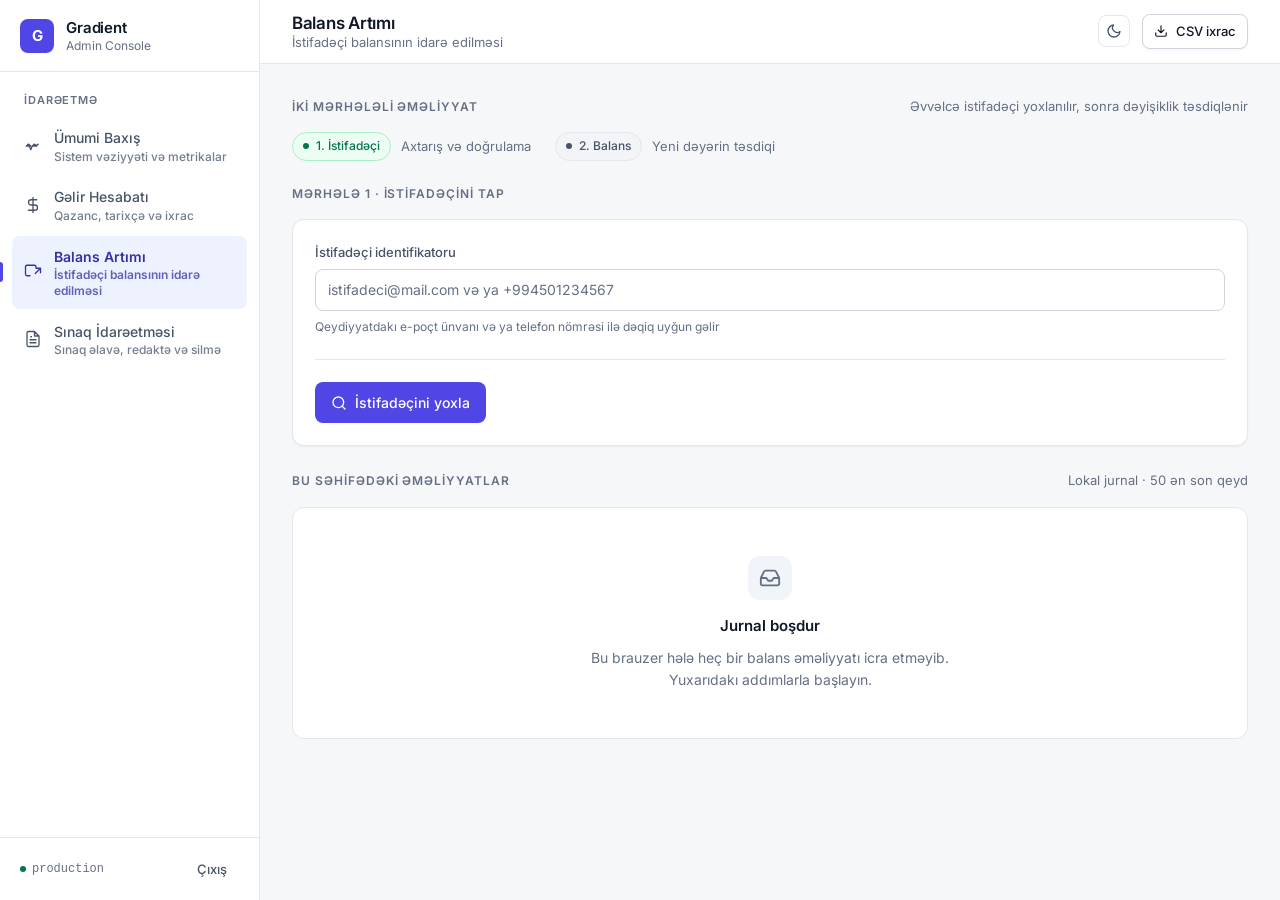
==== commit 8d9ecc38: "update" ====
--- a/balance.html
+++ b/balance.html
@@ -1,15 +1,22 @@
 <!DOCTYPE html>
-<html lang="az">
+<html lang="az" data-theme="light">
 <head>
   <meta charset="UTF-8">
   <meta name="viewport" content="width=device-width, initial-scale=1.0">
   <meta name="robots" content="noindex, nofollow">
   <meta name="referrer" content="no-referrer">
+  <meta name="theme-color" content="#ffffff">
   <title>Gradient Konsol · Balans Artımı</title>
   <link rel="preconnect" href="https://fonts.googleapis.com">
   <link rel="preconnect" href="https://fonts.gstatic.com" crossorigin>
   <link href="https://fonts.googleapis.com/css2?family=Inter:wght@400;500;600;700&display=swap" rel="stylesheet">
   <link rel="stylesheet" href="css/debug.css">
+
+  <!--
+    Tünd rejim: `defer` OLMADAN (sinxron) yüklənir ki, <body> çəkilməzdən
+    əvvəl `data-theme` tətbiq olunsun (FOUC olmaz).
+  -->
+  <script src="js/theme.js"></script>
 </head>
 <body>
 
@@ -51,6 +58,11 @@
         </div>
 
         <div class="topbar__actions">
+          <button type="button" class="theme-toggle" data-theme-toggle aria-pressed="false" aria-label="Tünd rejimi aktivləşdir" title="Tünd rejimi">
+            <svg class="theme-toggle__icon theme-toggle__icon--moon" viewBox="0 0 24 24" fill="none" stroke="currentColor" stroke-width="2" stroke-linecap="round" stroke-linejoin="round" aria-hidden="true"><path d="M21 12.79A9 9 0 1 1 11.21 3 7 7 0 0 0 21 12.79z"/></svg>
+            <svg class="theme-toggle__icon theme-toggle__icon--sun" viewBox="0 0 24 24" fill="none" stroke="currentColor" stroke-width="2" stroke-linecap="round" stroke-linejoin="round" aria-hidden="true"><circle cx="12" cy="12" r="4"/><path d="M12 2v2M12 20v2M4.93 4.93l1.41 1.41M17.66 17.66l1.41 1.41M2 12h2M20 12h2M4.93 19.07l1.41-1.41M17.66 6.34l1.41-1.41"/></svg>
+          </button>
+
           <button type="button" class="btn btn--secondary btn--sm" id="btn-export-balance">
             <svg viewBox="0 0 24 24" fill="none" stroke="currentColor" stroke-linecap="round" stroke-linejoin="round"><path d="M21 15v4a2 2 0 0 1-2 2H5a2 2 0 0 1-2-2v-4M7 10l5 5 5-5M12 15V3"></path></svg>
             CSV ixrac
--- a/css/debug.css
+++ b/css/debug.css
@@ -41,6 +41,7 @@
   --success-subtle: #ecfdf3;
   --success-border: #abefc6;
   --danger: #b42318;
+  --danger-active: #912018;
   --danger-subtle: #fef3f2;
   --danger-border: #fecdca;
   --warning: #b54708;
@@ -69,9 +70,94 @@
   --shadow-lg: 0 12px 16px -4px rgba(16, 24, 40, 0.08),
     0 4px 6px -2px rgba(16, 24, 40, 0.03);
 
+  /* Modal arxa planı (overlay) */
+  --overlay-backdrop: rgba(16, 24, 40, 0.55);
+
+  /* Switch knob rəngi (checkbox/slider üzərindəki dairə) */
+  --switch-knob: #ffffff;
+
   /* Layout */
   --sidebar-w: 260px;
   --topbar-h: 64px;
+
+  /* Yerli brauzer elementləri (select, scrollbar, checkbox) də temaya uyğun
+     rənglənsin — yoxsa tünd rejimdə açıq ağ dropdown-lar qalır. */
+  color-scheme: light;
+
+  /* Skeleton shimmer parıltısı (bərabər şəffaflıqlı 3 stop) */
+  --shimmer-from: rgba(255, 255, 255, 0);
+  --shimmer-via: rgba(255, 255, 255, 0.65);
+}
+
+/* ---------------------------------------------------------------------------
+   TÜND REJİM (`[data-theme="dark"]`)
+   ---------------------------------------------------------------------------
+   Bütün komponentlər yuxarıdakı token-lərdən istifadə edir, ona görə burada
+   YALNIZ dəyərləri override etmək kifayətdir (komponent CSS-i dəyişmir).
+   Kontrast WCAG AA səviyyəsində saxlanılır: `--text-primary` (#E6EAF2)
+   `--surface-page` (#0b1220) üzərində ~15:1, `--text-secondary` ~9:1.
+   --------------------------------------------------------------------------- */
+[data-theme="dark"] {
+  /* Surface */
+  --surface-page: #0b1220;
+  --surface-card: #131c2e;
+  --surface-subtle: #182338;
+  --surface-inset: #1c2942;
+  --surface-hover: #22314f;
+
+  /* Border */
+  --border: #26334d;
+  --border-strong: #364562;
+  --border-focus: #818cf8;
+
+  /* Text */
+  --text-primary: #e6eaf2;
+  --text-secondary: #b3bed4;
+  --text-tertiary: #8b97b0;
+  --text-inverse: #0b1220;
+
+  /* Accent — tünd fonda açıq ton daha oxunaqlıdır */
+  --accent: #a5b4fc;
+  --accent-hover: #c7d2fe;
+  --accent-active: #e0e7ff;
+  --accent-subtle: #1e2a49;
+  --accent-border: #3d4a7a;
+
+  /* Semantic */
+  --success: #6ce9a6;
+  --success-subtle: #0f3a26;
+  --success-border: #2b6a4a;
+  --danger: #fda29b;
+  --danger-active: #f97066;
+  --danger-subtle: #4a1d18;
+  --danger-border: #8a3a32;
+  --warning: #fec84b;
+  --warning-subtle: #4a3208;
+  --warning-border: #8a6420;
+  --neutral: #b3bed4;
+  --neutral-subtle: #1c2942;
+  --neutral-border: #26334d;
+
+  /* Tünd rejimdə daha dərin qat lazımdır ki, modal kartı (--surface-card)
+     arxasından aşkarlansın. */
+  --overlay-backdrop: rgba(2, 6, 16, 0.72);
+
+  /* Tünd rejimdə `checked` halında `--accent` (#a5b4fc) işıq rəngdir —
+     ağ dairə onun üzərində itirdi, ona görə tünd ton seçilir. */
+  --switch-knob: #0b1220;
+
+  /* Elevation — tünd fonda daha dərin kölgələr */
+  --shadow-xs: 0 1px 2px rgba(0, 0, 0, 0.5);
+  --shadow-sm: 0 1px 3px rgba(0, 0, 0, 0.55), 0 1px 2px rgba(0, 0, 0, 0.4);
+  --shadow-md: 0 4px 8px -2px rgba(0, 0, 0, 0.6), 0 2px 4px -2px rgba(0, 0, 0, 0.45);
+  --shadow-lg: 0 12px 16px -4px rgba(0, 0, 0, 0.65),
+    0 4px 6px -2px rgba(0, 0, 0, 0.4);
+
+  color-scheme: dark;
+
+  /* Tünd fonda skelet parıltısı işıq tərəfdən gəlir (ağ deyil) */
+  --shimmer-from: rgba(255, 255, 255, 0);
+  --shimmer-via: rgba(148, 163, 184, 0.22);
 }
 
 /* ------------------------------------------------------------------ RESET -- */
@@ -671,7 +757,7 @@
   color: var(--text-inverse);
 }
 .btn--danger:hover:not(:disabled) {
-  background-color: #912018;
+  background-color: var(--danger-active);
 }
 
 .btn--sm {
@@ -723,7 +809,7 @@
   width: 16px;
   height: 16px;
   border-radius: 50%;
-  background-color: #fff;
+  background-color: var(--switch-knob);
   box-shadow: var(--shadow-xs);
   transition: transform 0.18s ease;
 }
@@ -739,6 +825,58 @@
 .switch input:focus-visible + .switch__track {
   outline: 2px solid var(--border-focus);
   outline-offset: 2px;
+}
+
+/* ------------------------------------------------------ TEMA TOGGLE (moon/sun) --
+ * js/theme.js `data-theme-toggle` düymələrini idarə edir.
+ * İki ikon yalnız CSS ilə görünürlük dəyişir — heç bir JS mətn dəyişmir,
+ * beləliklə DOM-a istifadəçi məlumatı yazılmır (XSS səthəsi yaranmır).
+ * ------------------------------------------------------------------------- */
+.theme-toggle {
+  display: inline-flex;
+  align-items: center;
+  justify-content: center;
+  width: 32px;
+  height: 32px;
+  padding: 0;
+  flex-shrink: 0;
+  background-color: transparent;
+  border: 1px solid var(--border);
+  border-radius: var(--radius-md);
+  color: var(--text-secondary);
+  cursor: pointer;
+  transition: background-color 0.15s ease, border-color 0.15s ease,
+    color 0.15s ease;
+}
+
+.theme-toggle:hover {
+  background-color: var(--surface-hover);
+  border-color: var(--border-strong);
+  color: var(--text-primary);
+}
+
+.theme-toggle:focus-visible {
+  outline: 2px solid var(--border-focus);
+  outline-offset: 2px;
+}
+
+.theme-toggle__icon {
+  display: none;
+  width: 16px;
+  height: 16px;
+}
+
+/* Açıq rejimdə "ay" (tündə keçmək üçün), tünd rejimdə "günəş" görünür */
+.theme-toggle__icon--moon {
+  display: block;
+}
+
+[data-theme="dark"] .theme-toggle__icon--moon {
+  display: none;
+}
+
+[data-theme="dark"] .theme-toggle__icon--sun {
+  display: block;
 }
 
 /* ----------------------------------------------------------------- FORM ---- */
@@ -785,11 +923,11 @@
 }
 
 .input::placeholder {
-  color: #98a2b3;
+  color: var(--text-tertiary);
 }
 
 .input:hover:not(:disabled):not(:focus) {
-  border-color: #b4bcc8;
+  border-color: var(--border-strong);
 }
 
 .input:focus {
@@ -1073,6 +1211,8 @@
   border-radius: var(--radius-sm);
 }
 
+/* Shimmer parıltısı tokenlə əlaqələndirilib: tünd rejimdə ağ parıltı
+   `--surface-inset` (#1c2942) üzərində görünməzdi. */
 .skeleton::after {
   content: "";
   position: absolute;
@@ -1080,9 +1220,9 @@
   transform: translateX(-100%);
   background: linear-gradient(
     90deg,
-    rgba(255, 255, 255, 0) 0%,
-    rgba(255, 255, 255, 0.65) 50%,
-    rgba(255, 255, 255, 0) 100%
+    var(--shimmer-from) 0%,
+    var(--shimmer-via) 50%,
+    var(--shimmer-from) 100%
   );
   animation: skeleton-shimmer 1.4s infinite;
 }
@@ -1221,7 +1361,7 @@
 .modal-backdrop {
   position: fixed;
   inset: 0;
-  background-color: rgba(16, 24, 40, 0.55);
+  background-color: var(--overlay-backdrop);
   display: flex;
   align-items: center;
   justify-content: center;
